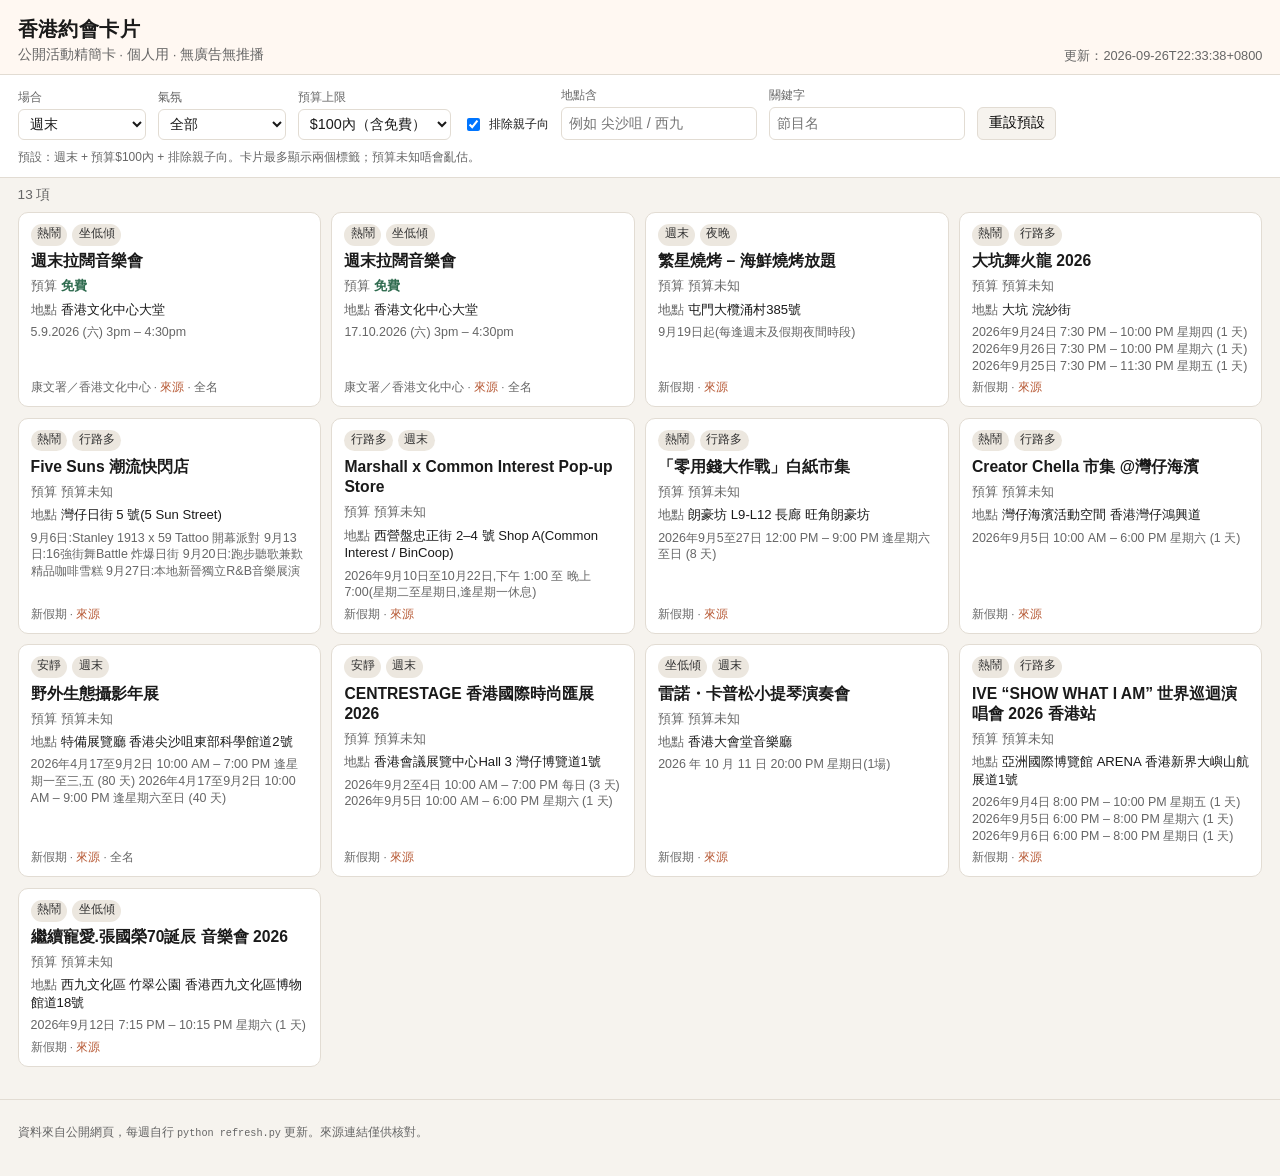
==== index.html @ b796bcb9 "Initial: HK date cards MVP for GitHub Pages" ====
<!DOCTYPE html>
<html lang="zh-HK">
<head>
  <meta charset="utf-8" />
  <meta name="viewport" content="width=device-width, initial-scale=1" />
  <title>香港約會卡片 — 週末去邊</title>
  <link rel="stylesheet" href="style.css" />
</head>
<body>
  <header class="top">
    <div>
      <h1>香港約會卡片</h1>
      <p class="sub">公開活動精簡卡 · 個人用 · 無廣告無推播</p>
    </div>
    <div class="meta" id="meta">載入中…</div>
  </header>

  <section class="filters" aria-label="篩選">
    <div class="row">
      <label>場合
        <select id="f-occasion">
          <option value="">全部</option>
          <option value="週末" selected>週末</option>
          <option value="室內">室內</option>
          <option value="戶外">戶外</option>
          <option value="半日">半日</option>
          <option value="夜晚">夜晚</option>
        </select>
      </label>
      <label>氣氛
        <select id="f-mood">
          <option value="">全部</option>
          <option value="安靜">安靜</option>
          <option value="熱鬧">熱鬧</option>
          <option value="行路多">行路多</option>
          <option value="坐低傾">坐低傾</option>
        </select>
      </label>
      <label>預算上限
        <select id="f-budget">
          <option value="">不限</option>
          <option value="免費">只看免費</option>
          <option value="$100內" selected>$100內（含免費）</option>
          <option value="$100–300">$100–300</option>
          <option value="$300–600">$300–600</option>
          <option value="$600+">$600+</option>
        </select>
      </label>
      <label class="chk"><input type="checkbox" id="f-exclude-family" checked /> 排除親子向</label>
      <label>地點含
        <input type="search" id="f-location" placeholder="例如 尖沙咀 / 西九" />
      </label>
      <label>關鍵字
        <input type="search" id="f-q" placeholder="節目名" />
      </label>
      <button type="button" id="btn-reset" class="ghost">重設預設</button>
    </div>
    <p class="hint">預設：週末 + 預算$100內 + 排除親子向。卡片最多顯示兩個標籤；預算未知唔會亂估。</p>
  </section>

  <section class="stats"><span id="count">0</span> 項</section>
  <main id="grid" class="grid"></main>
  <footer class="foot">
    <p>資料來自公開網頁，每週自行 <code>python refresh.py</code> 更新。來源連結僅供核對。</p>
  </footer>
  <script src="app.js"></script>
</body>
</html>
---- style.css ----
:root {
  --bg: #f6f3ee;
  --card: #fff;
  --ink: #1a1a1a;
  --muted: #666;
  --line: #e2dcd3;
  --accent: #b85c38;
  --tag: #ece7df;
  --ok: #2f6b4f;
}
* { box-sizing: border-box; }
body {
  margin: 0;
  font-family: "PingFang HK", "Noto Sans TC", "Microsoft JhengHei", sans-serif;
  background: var(--bg);
  color: var(--ink);
  line-height: 1.35;
}
.top {
  display: flex;
  justify-content: space-between;
  gap: 1rem;
  align-items: flex-end;
  padding: 1rem 1.1rem 0.6rem;
  border-bottom: 1px solid var(--line);
  background: #fff8f2;
}
h1 { margin: 0; font-size: 1.25rem; letter-spacing: 0.02em; }
.sub { margin: 0.2rem 0 0; color: var(--muted); font-size: 0.85rem; }
.meta { color: var(--muted); font-size: 0.8rem; text-align: right; }
.filters {
  padding: 0.75rem 1.1rem;
  border-bottom: 1px solid var(--line);
  background: #fff;
}
.filters .row {
  display: flex;
  flex-wrap: wrap;
  gap: 0.55rem 0.75rem;
  align-items: end;
}
label { font-size: 0.78rem; color: var(--muted); display: flex; flex-direction: column; gap: 0.2rem; }
label.chk { flex-direction: row; align-items: center; gap: 0.35rem; padding-bottom: 0.35rem; color: var(--ink); }
select, input[type="search"] {
  font: inherit;
  font-size: 0.9rem;
  padding: 0.35rem 0.45rem;
  border: 1px solid var(--line);
  border-radius: 6px;
  background: #fff;
  color: var(--ink);
  min-width: 8rem;
}
.ghost {
  font: inherit;
  font-size: 0.85rem;
  padding: 0.4rem 0.65rem;
  border: 1px solid var(--line);
  border-radius: 6px;
  background: var(--bg);
  cursor: pointer;
}
.hint { margin: 0.55rem 0 0; font-size: 0.75rem; color: var(--muted); }
.stats { padding: 0.5rem 1.1rem; font-size: 0.85rem; color: var(--muted); }
.grid {
  display: grid;
  grid-template-columns: repeat(auto-fill, minmax(260px, 1fr));
  gap: 0.65rem;
  padding: 0 1.1rem 2rem;
}
.card {
  background: var(--card);
  border: 1px solid var(--line);
  border-radius: 10px;
  padding: 0.7rem 0.75rem 0.65rem;
  display: flex;
  flex-direction: column;
  gap: 0.35rem;
  min-height: 9.2rem;
}
.card h2 {
  margin: 0;
  font-size: 0.98rem;
  font-weight: 650;
  line-height: 1.3;
}
.tags { display: flex; gap: 0.3rem; flex-wrap: wrap; min-height: 1.35rem; }
.tag {
  font-size: 0.72rem;
  background: var(--tag);
  padding: 0.12rem 0.4rem;
  border-radius: 999px;
  color: #333;
}
.kv { font-size: 0.82rem; color: var(--ink); }
.kv span.label { color: var(--muted); margin-right: 0.25rem; }
.budget-unknown { color: var(--muted); }
.budget-free { color: var(--ok); font-weight: 600; }
.date { font-size: 0.78rem; color: var(--muted); }
.src {
  margin-top: auto;
  font-size: 0.72rem;
  color: var(--muted);
}
.src a { color: var(--accent); text-decoration: none; }
.src a:hover { text-decoration: underline; }
.foot {
  padding: 0.75rem 1.1rem 1.5rem;
  font-size: 0.75rem;
  color: var(--muted);
  border-top: 1px solid var(--line);
}
.empty {
  grid-column: 1 / -1;
  padding: 2rem 1rem;
  text-align: center;
  color: var(--muted);
}
code { font-size: 0.85em; }
@media (max-width: 560px) {
  .top { flex-direction: column; align-items: flex-start; }
  .meta { text-align: left; }
}
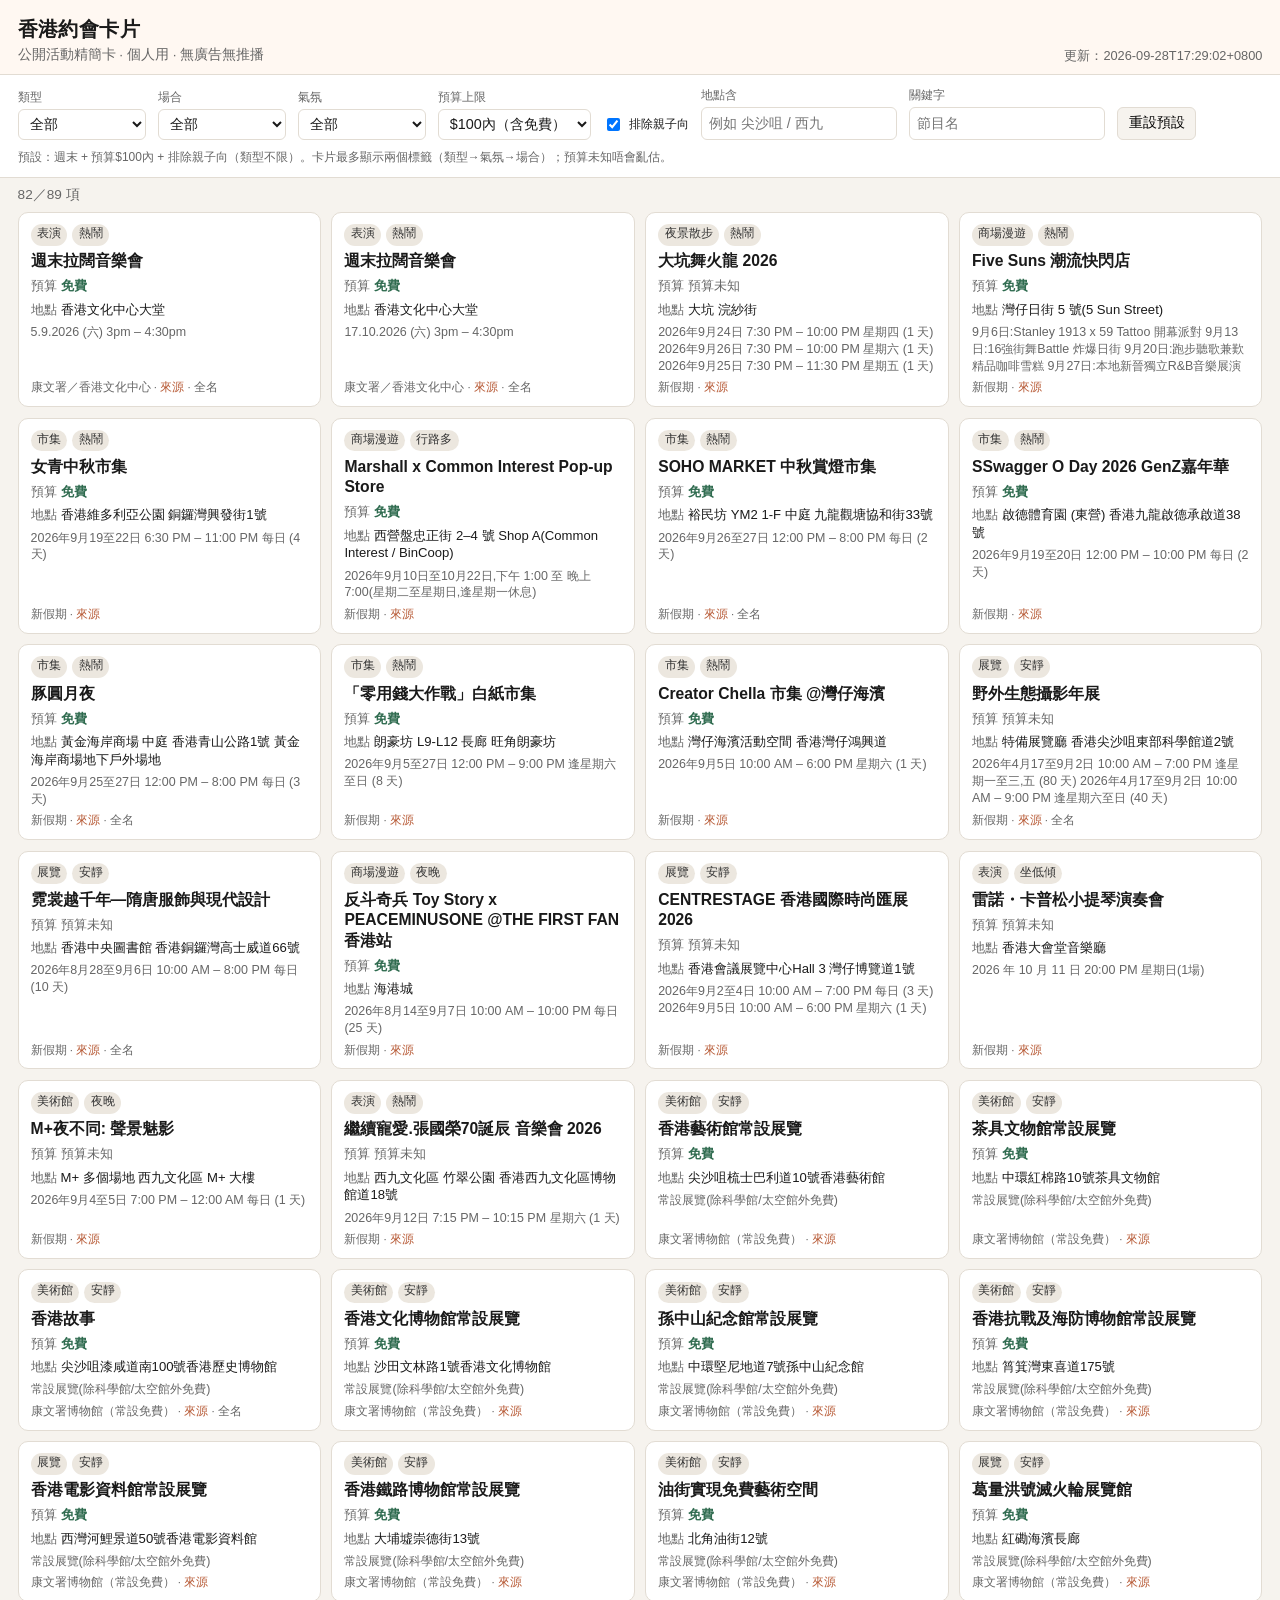
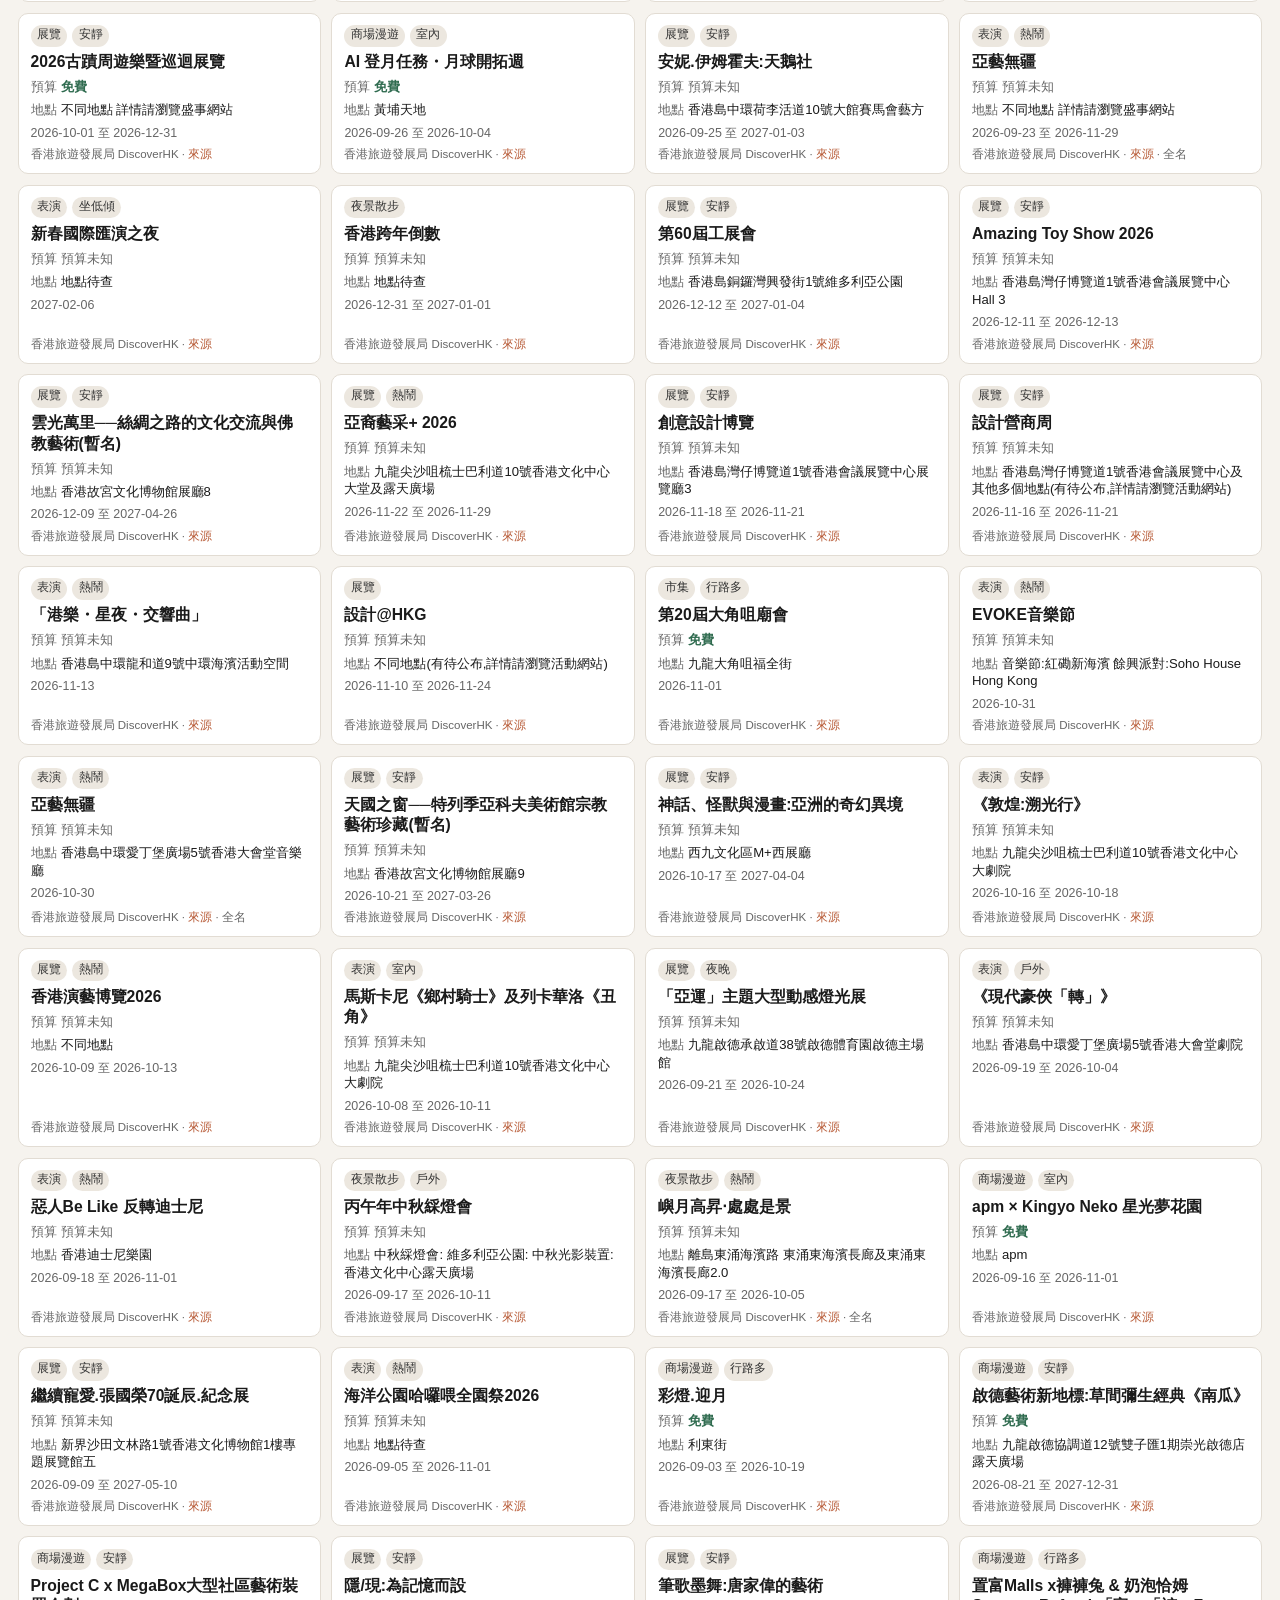
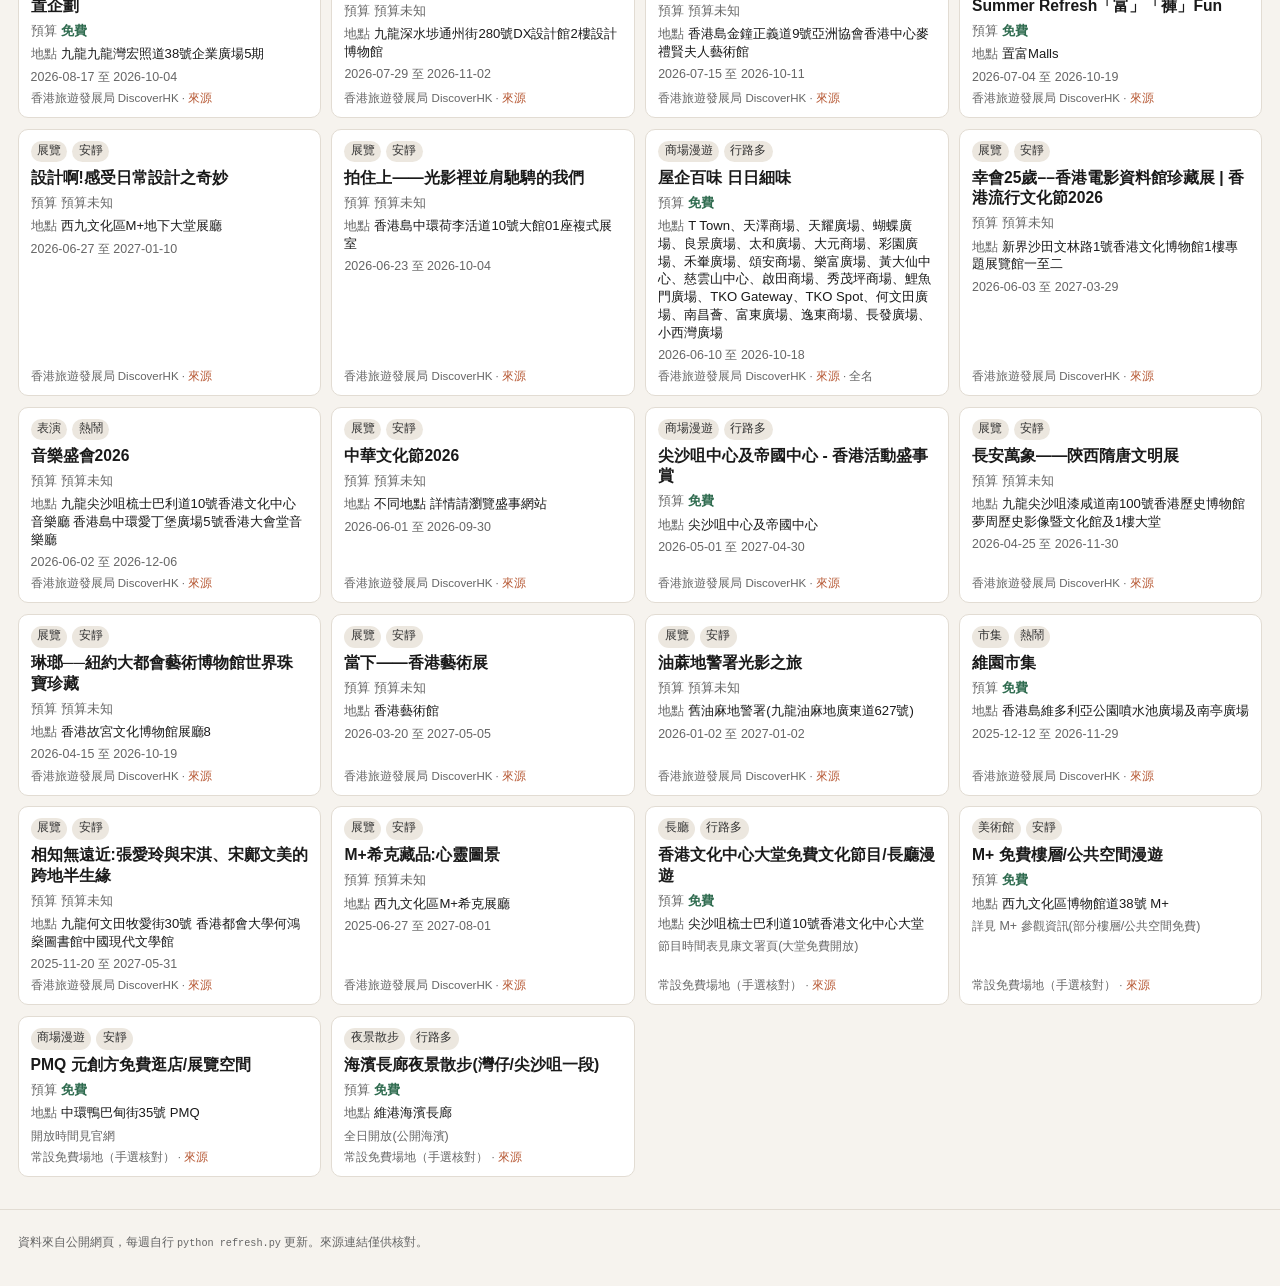
==== commit b3e4e447: "fix: stop locking default filter to weekend Default 週末 hid ~77 of 89 cards. Default occasion is now " ====
--- a/index.html
+++ b/index.html
@@ -17,10 +17,25 @@
 
   <section class="filters" aria-label="篩選">
     <div class="row">
+      <label>類型
+        <select id="f-type">
+          <option value="" selected>全部</option>
+          <option value="美術館">美術館</option>
+          <option value="展覽">展覽</option>
+          <option value="商場漫遊">商場漫遊</option>
+          <option value="市集">市集</option>
+          <option value="開放日">開放日</option>
+          <option value="夜景散步">夜景散步</option>
+          <option value="室內打卡">室內打卡</option>
+          <option value="長廳">長廳</option>
+          <option value="表演">表演</option>
+          <option value="戶外走走">戶外走走</option>
+        </select>
+      </label>
       <label>場合
         <select id="f-occasion">
-          <option value="">全部</option>
-          <option value="週末" selected>週末</option>
+          <option value="" selected>全部</option>
+          <option value="週末">週末</option>
           <option value="室內">室內</option>
           <option value="戶外">戶外</option>
           <option value="半日">半日</option>
@@ -55,7 +70,7 @@
       </label>
       <button type="button" id="btn-reset" class="ghost">重設預設</button>
     </div>
-    <p class="hint">預設：週末 + 預算$100內 + 排除親子向。卡片最多顯示兩個標籤；預算未知唔會亂估。</p>
+    <p class="hint">預設：週末 + 預算$100內 + 排除親子向（類型不限）。卡片最多顯示兩個標籤（類型→氣氛→場合）；預算未知唔會亂估。</p>
   </section>
 
   <section class="stats"><span id="count">0</span> 項</section>
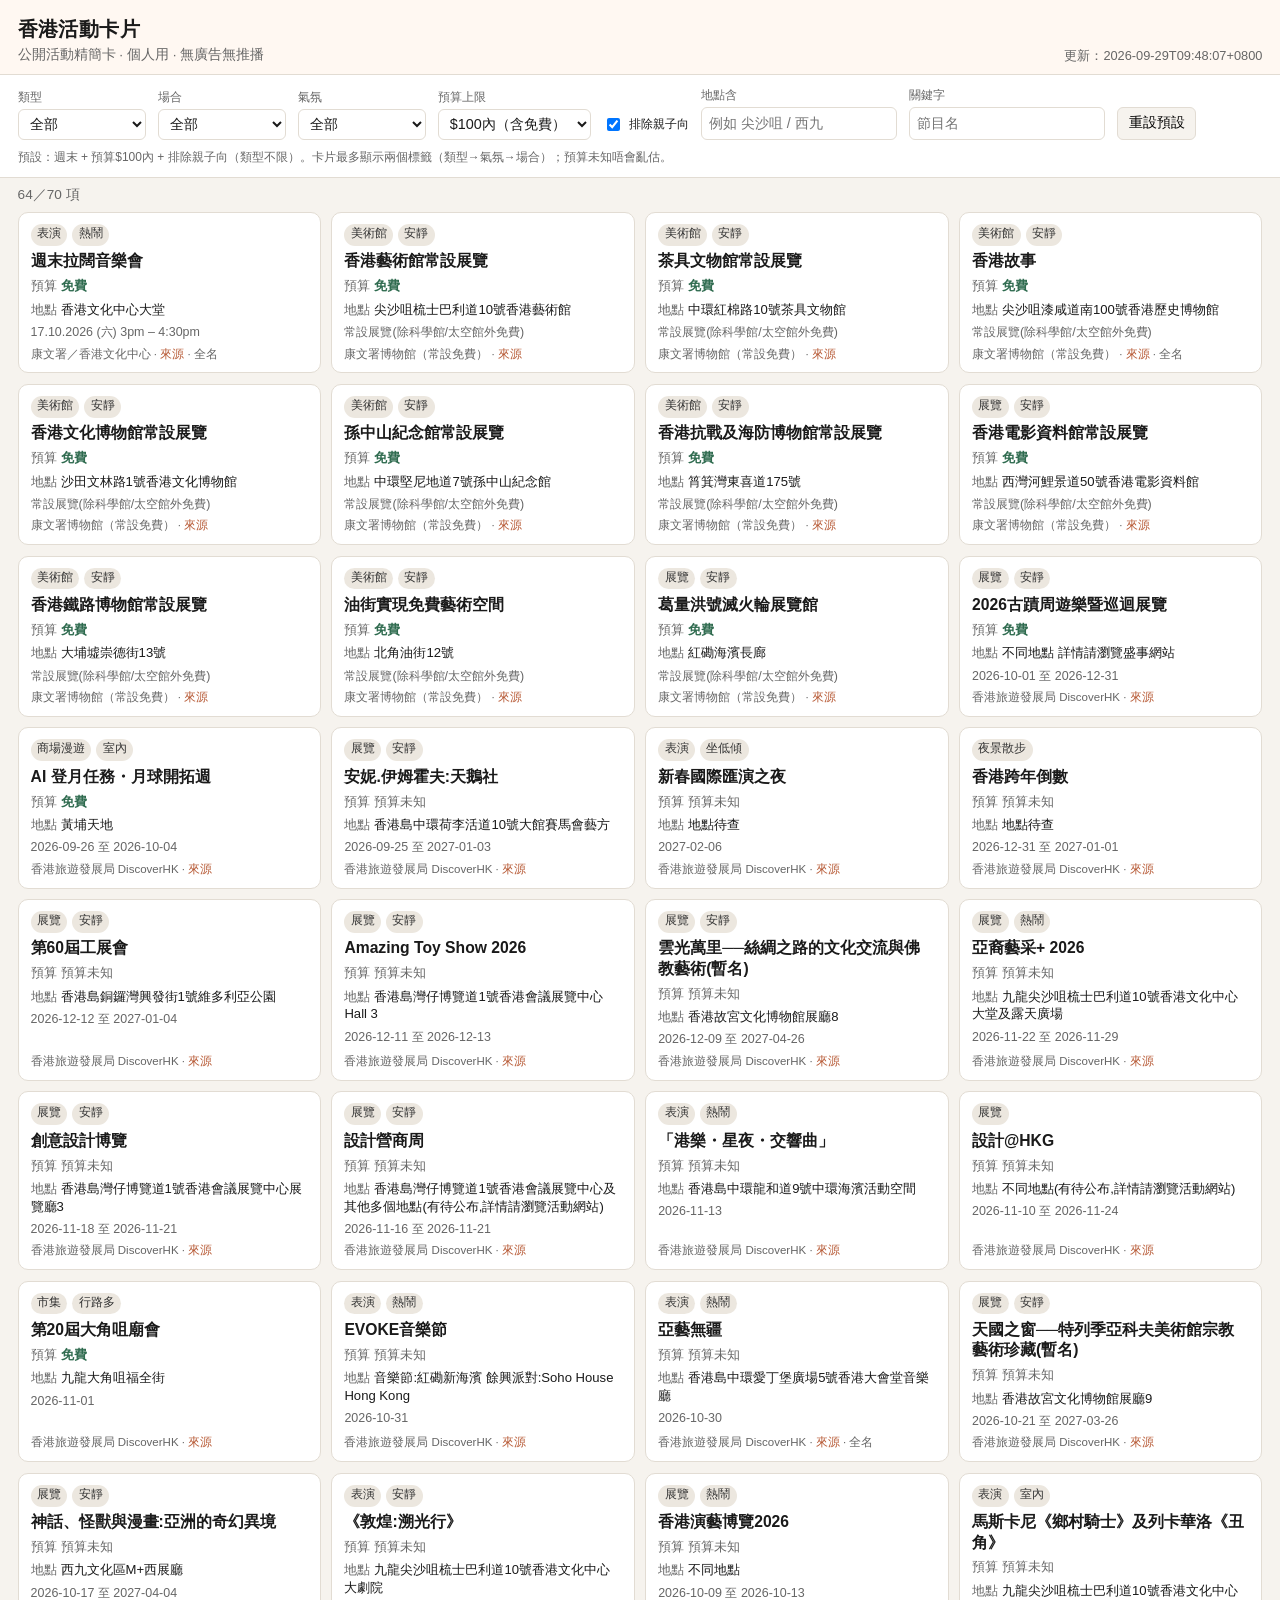
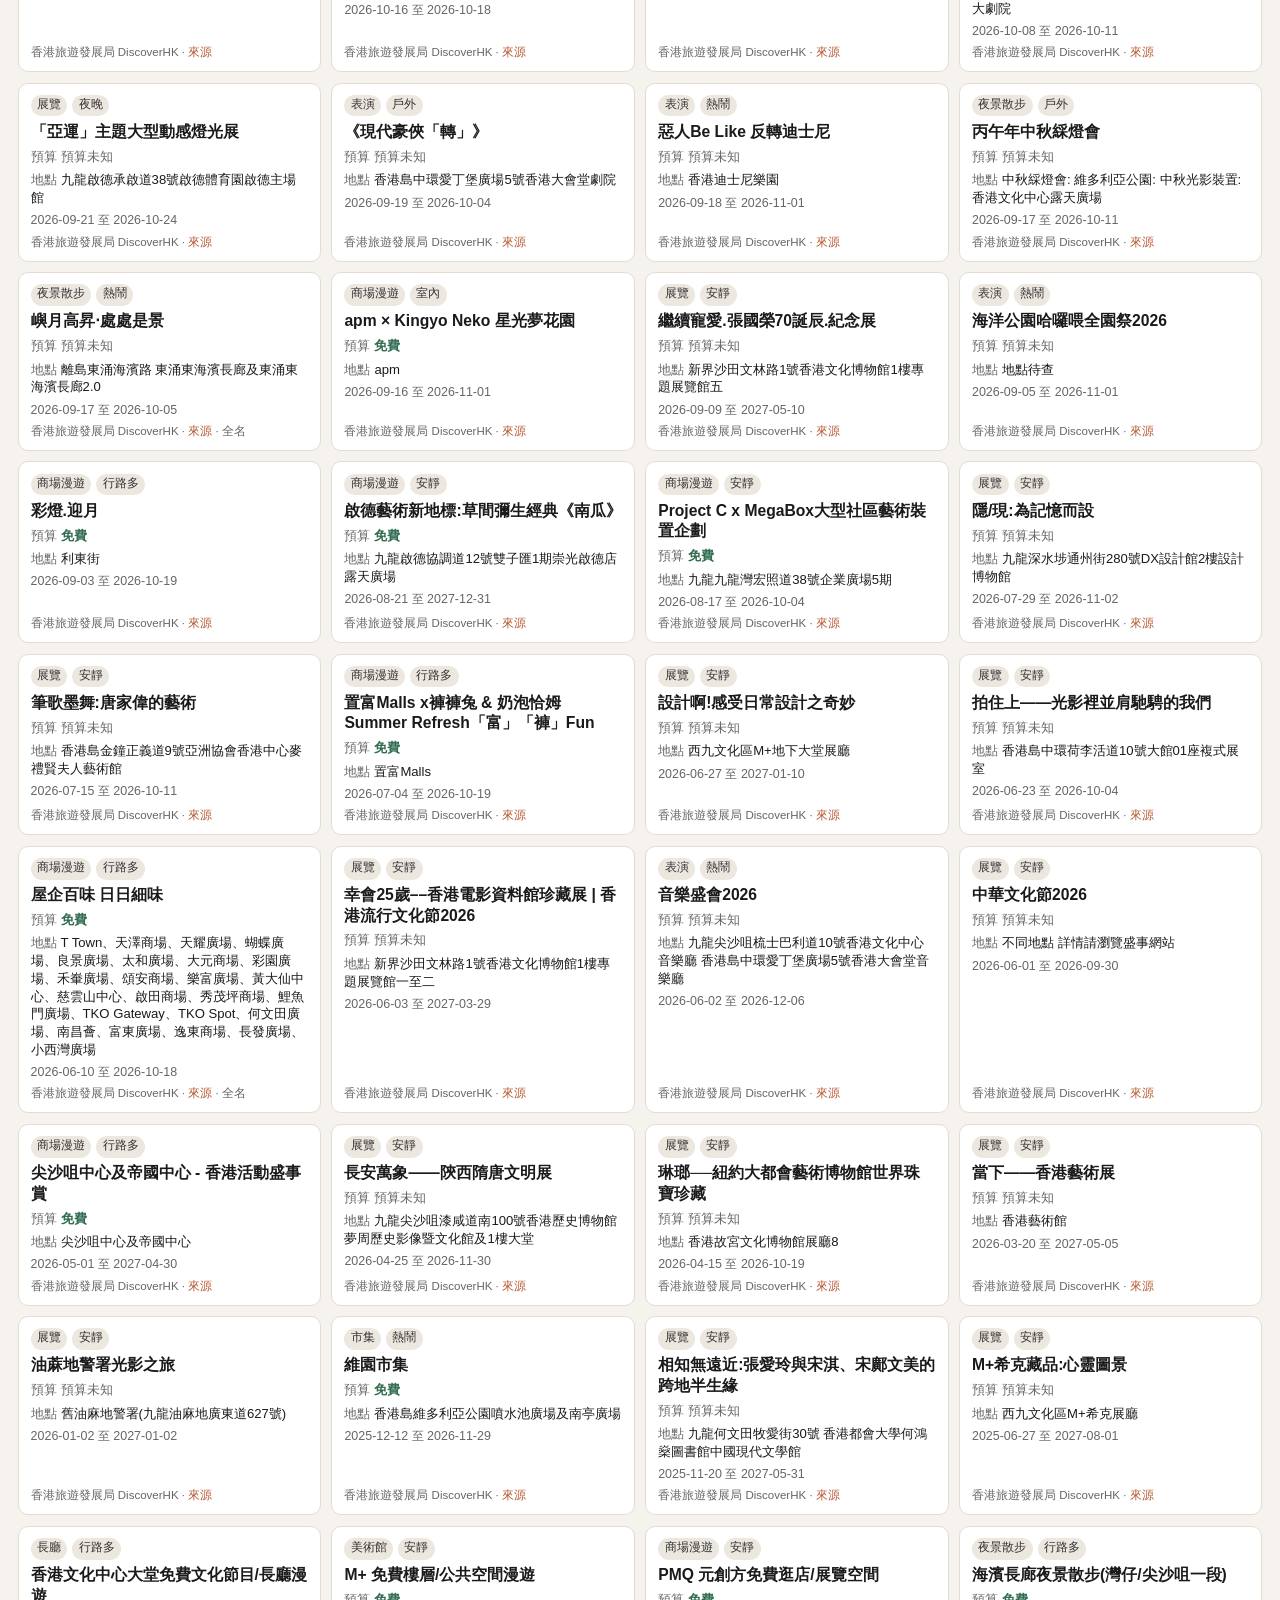
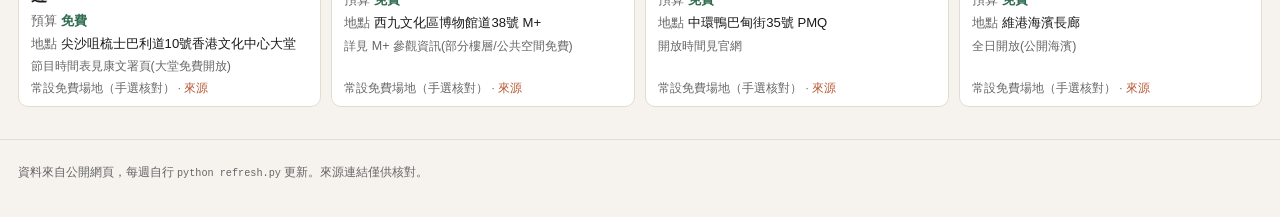
==== commit d8754809: "fix: disambiguate duplicate cards, drop expired, rename to 活動卡片 - Post-dedupe: drop vague multi-venu" ====
--- a/index.html
+++ b/index.html
@@ -3,13 +3,13 @@
 <head>
   <meta charset="utf-8" />
   <meta name="viewport" content="width=device-width, initial-scale=1" />
-  <title>香港約會卡片 — 週末去邊</title>
+  <title>香港活動卡片 — 週末去邊</title>
   <link rel="stylesheet" href="style.css" />
 </head>
 <body>
   <header class="top">
     <div>
-      <h1>香港約會卡片</h1>
+      <h1>香港活動卡片</h1>
       <p class="sub">公開活動精簡卡 · 個人用 · 無廣告無推播</p>
     </div>
     <div class="meta" id="meta">載入中…</div>
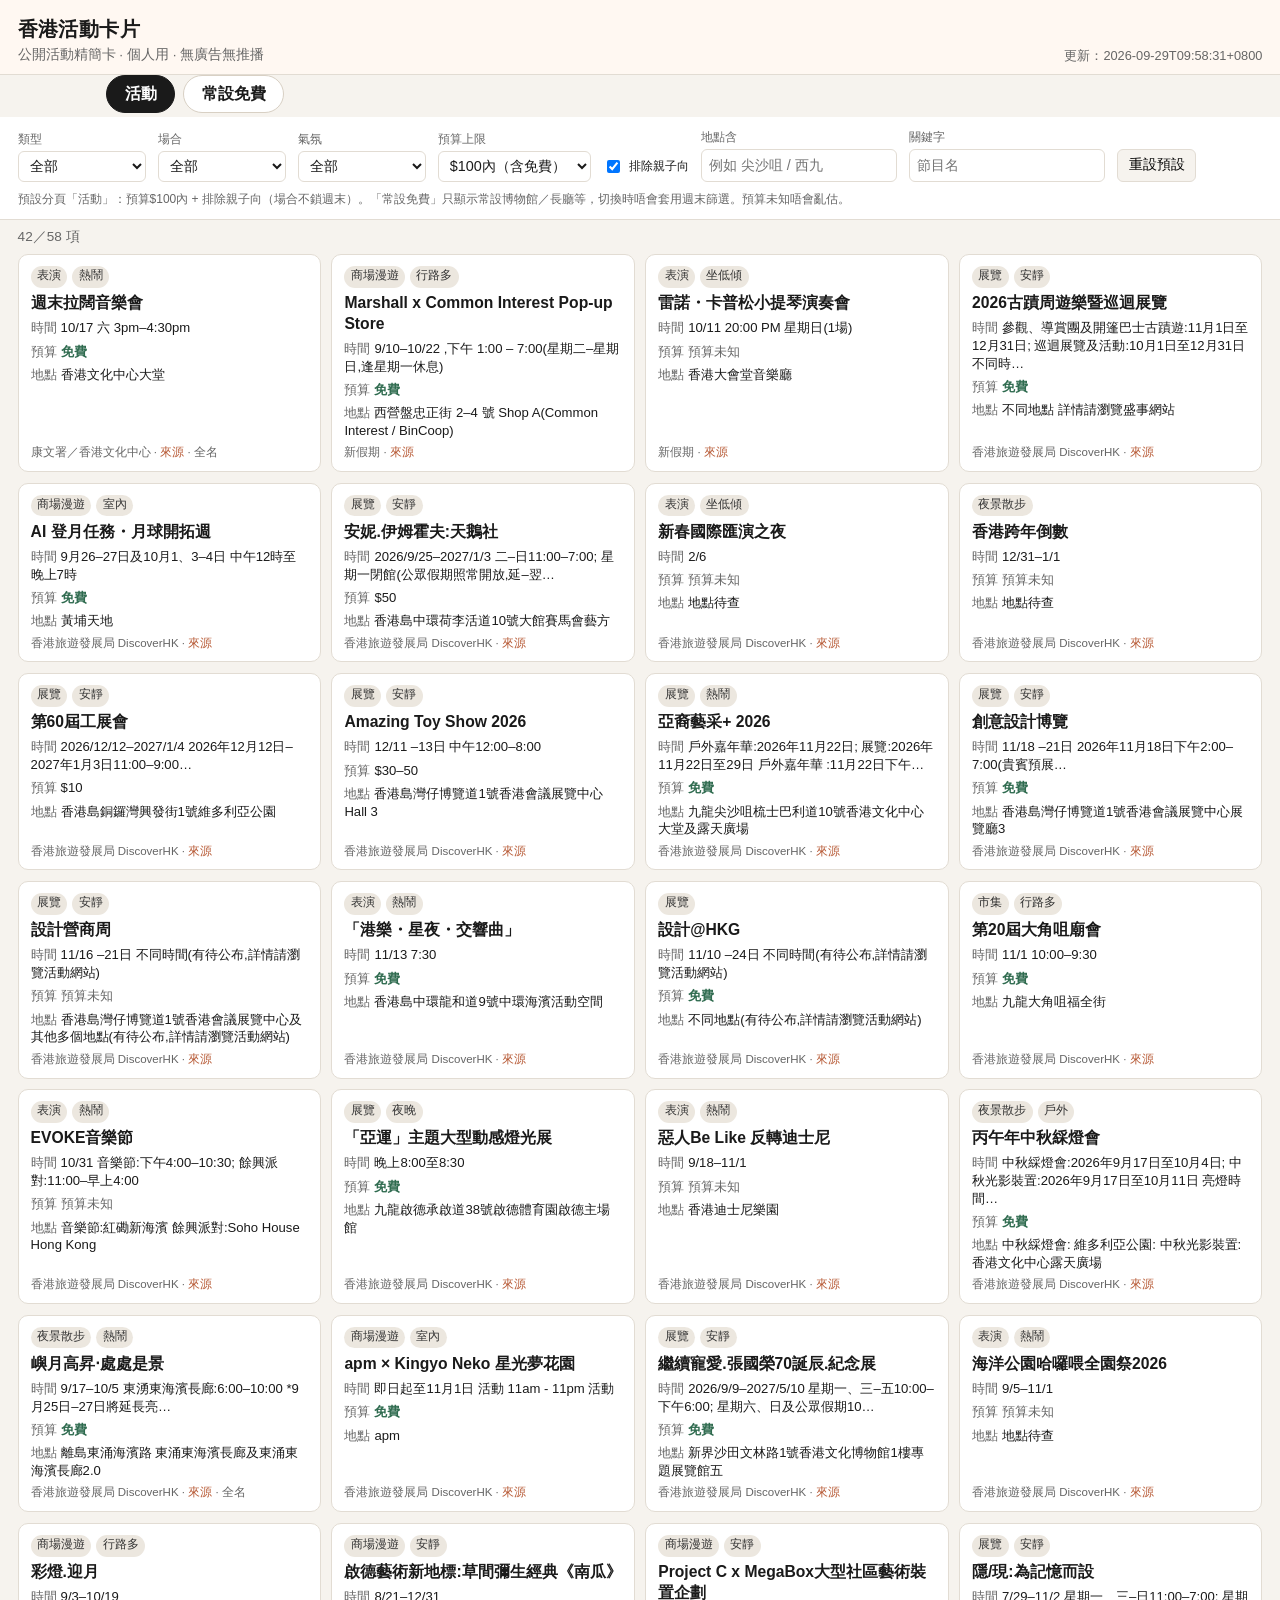
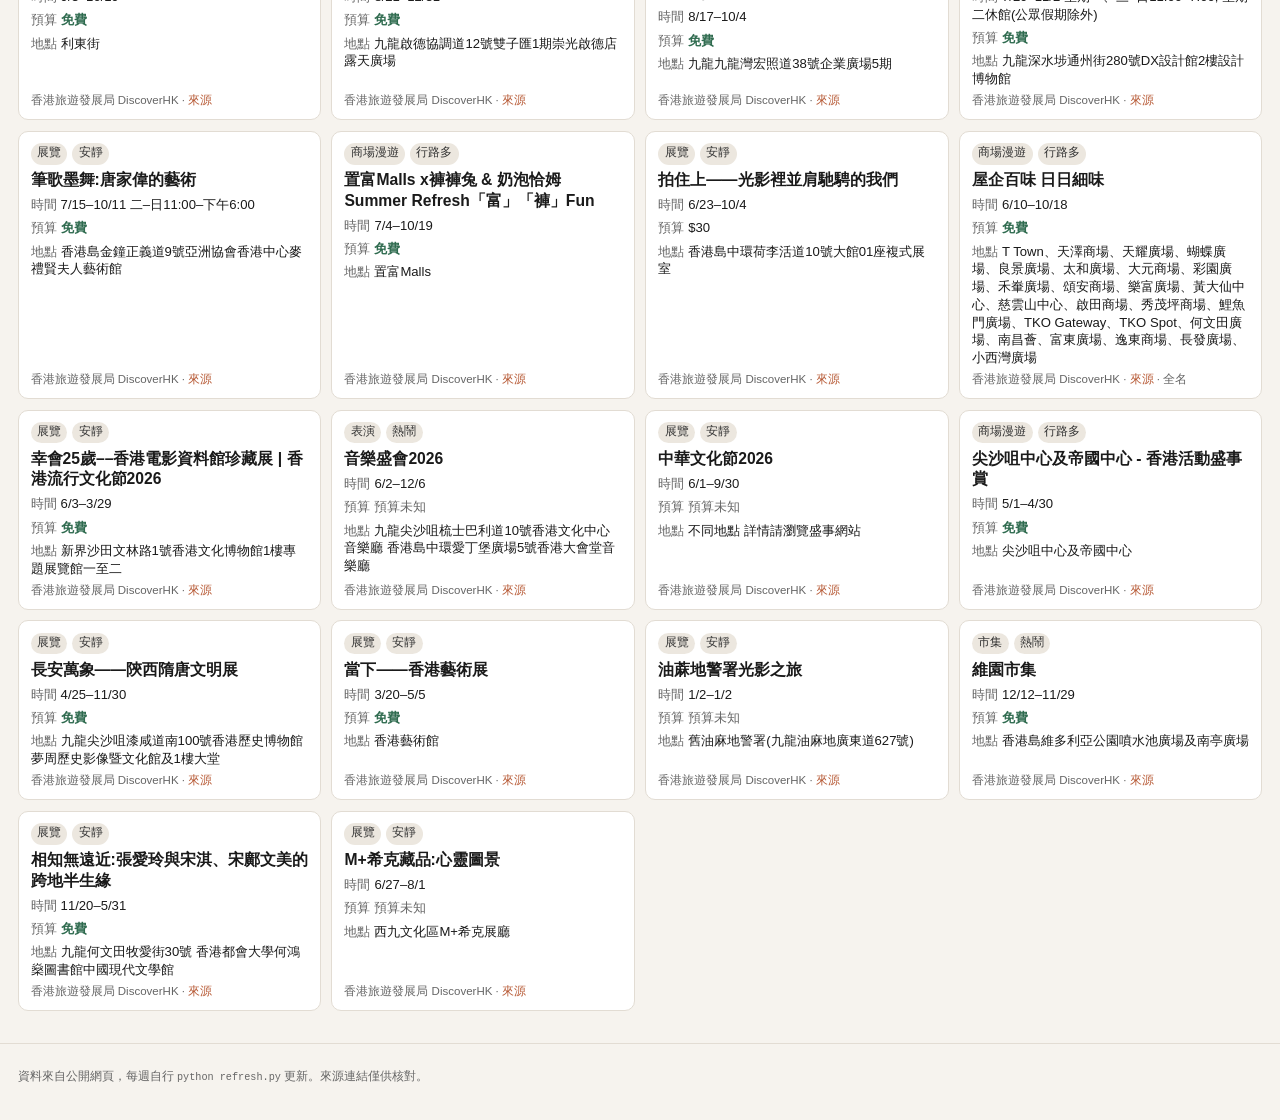
==== commit aa4cb3d3: "feat: budget/schedule enrichment, 活動|常設免費 tabs, card 時間 row - Detail-page enrichment: explicit 票價/$ " ====
--- a/index.html
+++ b/index.html
@@ -14,6 +14,11 @@
     </div>
     <div class="meta" id="meta">載入中…</div>
   </header>
+
+  <nav class="view-tabs" id="view-tabs" role="tablist" aria-label="活動分類">
+    <button type="button" role="tab" data-tab="events" class="is-active" aria-selected="true">活動</button>
+    <button type="button" role="tab" data-tab="evergreen" aria-selected="false">常設免費</button>
+  </nav>
 
   <section class="filters" aria-label="篩選">
     <div class="row">
@@ -70,7 +75,7 @@
       </label>
       <button type="button" id="btn-reset" class="ghost">重設預設</button>
     </div>
-    <p class="hint">預設：週末 + 預算$100內 + 排除親子向（類型不限）。卡片最多顯示兩個標籤（類型→氣氛→場合）；預算未知唔會亂估。</p>
+    <p class="hint">預設分頁「活動」：預算$100內 + 排除親子向（場合不鎖週末）。「常設免費」只顯示常設博物館／長廳等，切換時唔會套用週末篩選。預算未知唔會亂估。</p>
   </section>
 
   <section class="stats"><span id="count">0</span> 項</section>
--- a/style.css
+++ b/style.css
@@ -121,3 +121,32 @@
   .top { flex-direction: column; align-items: flex-start; }
   .meta { text-align: left; }
 }
+
+
+/* View tabs: 活動 | 常設免費 */
+.view-tabs {
+  display: flex;
+  gap: 0.5rem;
+  padding: 0 1rem 0.25rem;
+  max-width: 1100px;
+  margin: 0 auto;
+}
+.view-tabs button {
+  appearance: none;
+  border: 1px solid #d8d0c4;
+  background: #fff;
+  color: var(--ink, #1a1a1a);
+  border-radius: 999px;
+  padding: 0.45rem 1.1rem;
+  font: inherit;
+  cursor: pointer;
+  font-weight: 600;
+}
+.view-tabs button:hover {
+  border-color: #b5a898;
+}
+.view-tabs button.is-active {
+  background: #1a1a1a;
+  color: #fff;
+  border-color: #1a1a1a;
+}
